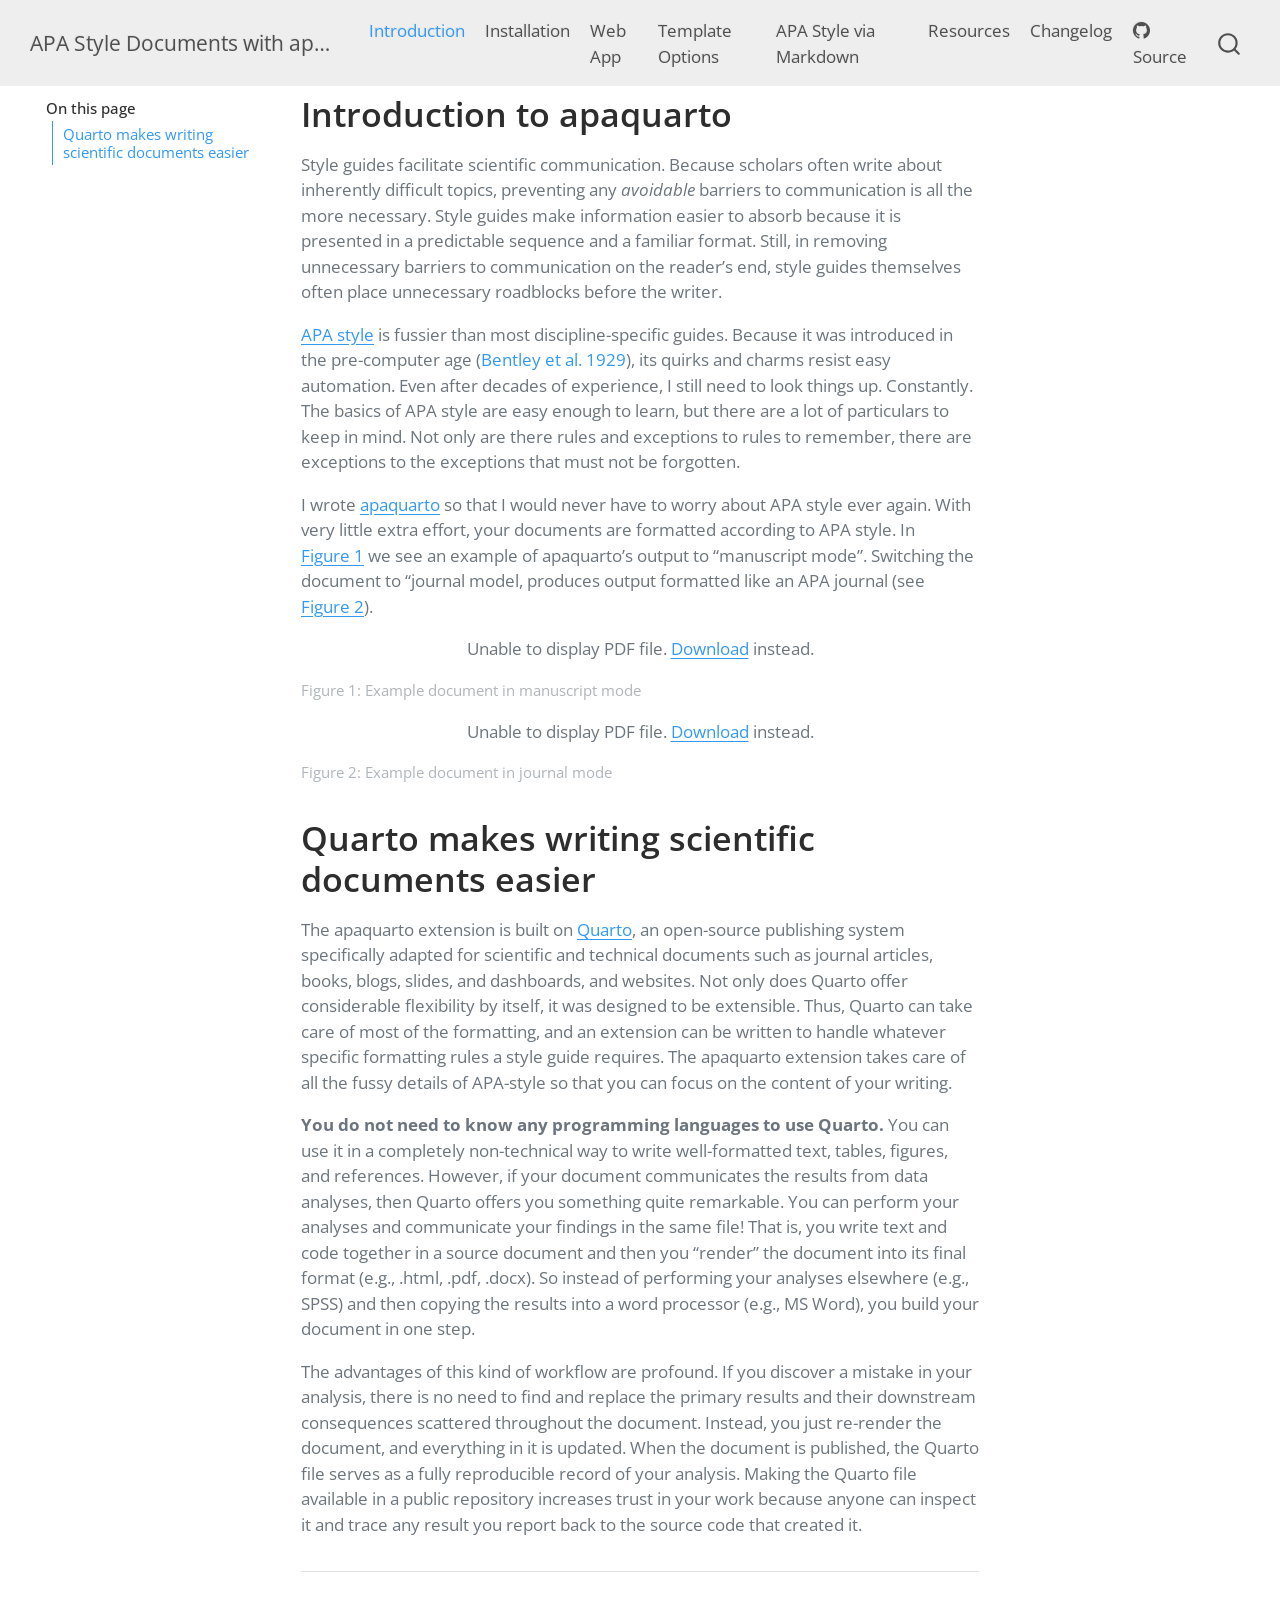
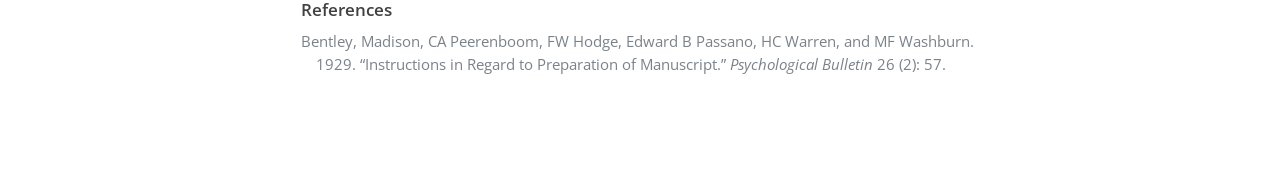
==== docs/index.html @ 4d769b39 "20260525 - update to 5.0.17" ====
<!DOCTYPE html>
<html xmlns="http://www.w3.org/1999/xhtml" lang="en" xml:lang="en"><head>

<meta charset="utf-8">
<meta name="generator" content="quarto-1.9.36">

<meta name="viewport" content="width=device-width, initial-scale=1.0, user-scalable=yes">


<title>Introduction to apaquarto – APA Style Documents with apaquarto</title>
<style>
/* Default styles provided by pandoc.
** See https://pandoc.org/MANUAL.html#variables-for-html for config info.
*/
code{white-space: pre-wrap;}
span.smallcaps{font-variant: small-caps;}
div.columns{display: flex; gap: min(4vw, 1.5em);}
div.column{flex: auto; overflow-x: auto;}
div.hanging-indent{margin-left: 1.5em; text-indent: -1.5em;}
ul.task-list{list-style: none;}
ul.task-list li input[type="checkbox"] {
  width: 0.8em;
  margin: 0 0.8em 0.2em -1em; /* quarto-specific, see https://github.com/quarto-dev/quarto-cli/issues/4556 */ 
  vertical-align: middle;
}
/* CSS for citations */
div.csl-bib-body { }
div.csl-entry {
  clear: both;
}
.hanging-indent div.csl-entry {
  margin-left:2em;
  text-indent:-2em;
}
div.csl-left-margin {
  min-width:2em;
  float:left;
}
div.csl-right-inline {
  margin-left:2em;
  padding-left:1em;
}
div.csl-indent {
  margin-left: 2em;
}</style>


<script src="site_libs/quarto-nav/quarto-nav.js"></script>
<script src="site_libs/quarto-nav/headroom.min.js"></script>
<script src="site_libs/clipboard/clipboard.min.js"></script>
<script src="site_libs/quarto-search/autocomplete.umd.js"></script>
<script src="site_libs/quarto-search/fuse.min.js"></script>
<script src="site_libs/quarto-search/quarto-search.js"></script>
<meta name="quarto:offset" content="./">
<script src="site_libs/quarto-html/quarto.js" type="module"></script>
<script src="site_libs/quarto-html/tabsets/tabsets.js" type="module"></script>
<script src="site_libs/quarto-html/popper.min.js"></script>
<script src="site_libs/quarto-html/tippy.umd.min.js"></script>
<script src="site_libs/quarto-html/anchor.min.js"></script>
<link href="site_libs/quarto-html/tippy.css" rel="stylesheet">
<link href="site_libs/quarto-html/quarto-syntax-highlighting-845c23b38eaddc0f92fda52bfe77a8c8.css" rel="stylesheet" id="quarto-text-highlighting-styles">
<script src="site_libs/bootstrap/bootstrap.min.js"></script>
<link href="site_libs/bootstrap/bootstrap-icons.css" rel="stylesheet">
<link href="site_libs/bootstrap/bootstrap-38ba35db5379291e606daab6e431ed59.min.css" rel="stylesheet" append-hash="true" id="quarto-bootstrap" data-mode="light">
<script id="quarto-search-options" type="application/json">{
  "location": "navbar",
  "copy-button": false,
  "collapse-after": 3,
  "panel-placement": "end",
  "type": "overlay",
  "limit": 50,
  "keyboard-shortcut": [
    "f",
    "/",
    "s"
  ],
  "show-item-context": false,
  "language": {
    "search-no-results-text": "No results",
    "search-matching-documents-text": "matching documents",
    "search-copy-link-title": "Copy link to search",
    "search-hide-matches-text": "Hide additional matches",
    "search-more-match-text": "more match in this document",
    "search-more-matches-text": "more matches in this document",
    "search-clear-button-title": "Clear",
    "search-text-placeholder": "",
    "search-detached-cancel-button-title": "Cancel",
    "search-submit-button-title": "Submit",
    "search-label": "Search"
  }
}</script>


</head>

<body class="floating nav-fixed quarto-light">

<div id="quarto-search-results"></div>
  <header id="quarto-header" class="headroom fixed-top">
    <nav class="navbar navbar-expand-lg " data-bs-theme="dark">
      <div class="navbar-container container-fluid">
      <div class="navbar-brand-container mx-auto">
    <a class="navbar-brand" href="./index.html">
    <span class="navbar-title">APA Style Documents with apaquarto</span>
    </a>
  </div>
            <div id="quarto-search" class="" title="Search"></div>
          <button class="navbar-toggler" type="button" data-bs-toggle="collapse" data-bs-target="#navbarCollapse" aria-controls="navbarCollapse" role="menu" aria-expanded="false" aria-label="Toggle navigation" onclick="if (window.quartoToggleHeadroom) { window.quartoToggleHeadroom(); }">
  <span class="navbar-toggler-icon"></span>
</button>
          <div class="collapse navbar-collapse" id="navbarCollapse">
            <ul class="navbar-nav navbar-nav-scroll me-auto">
  <li class="nav-item">
    <a class="nav-link active" href="./index.html" aria-current="page"> 
<span class="menu-text">Introduction</span></a>
  </li>  
  <li class="nav-item">
    <a class="nav-link" href="./installation.html"> 
<span class="menu-text">Installation</span></a>
  </li>  
  <li class="nav-item">
    <a class="nav-link" href="./apashiny.html"> 
<span class="menu-text">Web App</span></a>
  </li>  
  <li class="nav-item">
    <a class="nav-link" href="./options.html"> 
<span class="menu-text">Template Options</span></a>
  </li>  
  <li class="nav-item">
    <a class="nav-link" href="./writing.html"> 
<span class="menu-text">APA Style via Markdown</span></a>
  </li>  
  <li class="nav-item">
    <a class="nav-link" href="./resources.html"> 
<span class="menu-text">Resources</span></a>
  </li>  
  <li class="nav-item">
    <a class="nav-link" href="./changelog.html"> 
<span class="menu-text">Changelog</span></a>
  </li>  
</ul>
            <ul class="navbar-nav navbar-nav-scroll ms-auto">
  <li class="nav-item">
    <a class="nav-link" href="https://github.com/wjschne/apaquarto"> <i class="bi bi-github" role="img">
</i> 
<span class="menu-text">Source</span></a>
  </li>  
</ul>
          </div> <!-- /navcollapse -->
            <div class="quarto-navbar-tools">
</div>
      </div> <!-- /container-fluid -->
    </nav>
</header>
<!-- content -->
<div id="quarto-content" class="quarto-container page-columns page-rows-contents page-layout-article page-navbar">
<!-- sidebar -->
  <nav id="quarto-sidebar" class="sidebar collapse collapse-horizontal quarto-sidebar-collapse-item sidebar-navigation floating overflow-auto">
    <nav id="TOC" role="doc-toc" class="toc-active">
    <h2 id="toc-title">On this page</h2>
   
  <ul>
  <li><a href="#quarto-makes-writing-scientific-documents-easier" id="toc-quarto-makes-writing-scientific-documents-easier" class="nav-link active" data-scroll-target="#quarto-makes-writing-scientific-documents-easier">Quarto makes writing scientific documents easier</a></li>
  </ul>
</nav>
</nav>
<div id="quarto-sidebar-glass" class="quarto-sidebar-collapse-item" data-bs-toggle="collapse" data-bs-target=".quarto-sidebar-collapse-item"></div>
<!-- margin-sidebar -->
    <div id="quarto-margin-sidebar" class="sidebar margin-sidebar zindex-bottom">
    </div>
<!-- main -->
<main class="content" id="quarto-document-content">

<header id="title-block-header" class="quarto-title-block default">
<div class="quarto-title">
<h1 class="title">Introduction to apaquarto</h1>
</div>



<div class="quarto-title-meta">

    
  
    
  </div>
  


</header>


<p>Style guides facilitate scientific communication. Because scholars often write about inherently difficult topics, preventing any <em>avoidable</em> barriers to communication is all the more necessary. Style guides make information easier to absorb because it is presented in a predictable sequence and a familiar format. Still, in removing unnecessary barriers to communication on the reader’s end, style guides themselves often place unnecessary roadblocks before the writer.</p>
<p><a href="https://apastyle.apa.org/">APA style</a> is fussier than most discipline-specific guides. Because it was introduced in the pre-computer age <span class="citation" data-cites="bentley1929instructions">(<a href="#ref-bentley1929instructions" role="doc-biblioref">Bentley et al. 1929</a>)</span>, its quirks and charms resist easy automation. Even after decades of experience, I still need to look things up. Constantly. The basics of APA style are easy enough to learn, but there are a lot of particulars to keep in mind. Not only are there rules and exceptions to rules to remember, there are exceptions to the exceptions that must not be forgotten.</p>
<p>I wrote <a href="https://github.com/wjschne/apaquarto">apaquarto</a> so that I would never have to worry about APA style ever again. With very little extra effort, your documents are formatted according to APA style. In <a href="#fig-manuscript" class="quarto-xref">Figure&nbsp;1</a> we see an example of apaquarto’s output to “manuscript mode”. Switching the document to “journal model, produces output formatted like an APA journal (see <a href="#fig-journal" class="quarto-xref">Figure&nbsp;2</a>).</p>
<div id="fig-manuscript" class="quarto-float quarto-figure quarto-figure-center anchored">
<figure class="quarto-float quarto-float-fig figure">
<div aria-describedby="fig-manuscript-caption-0ceaefa1-69ba-4598-a22c-09a6ac19f8ca">
<object data="example_manuscript.pdf" type="application/pdf" width="100%" height="800" '=""><p>Unable to display PDF file. <a href="example_manuscript.pdf">Download</a> instead.</p></object>
</div>
<figcaption class="quarto-float-caption-bottom quarto-float-caption quarto-float-fig" id="fig-manuscript-caption-0ceaefa1-69ba-4598-a22c-09a6ac19f8ca">
Figure&nbsp;1: Example document in manuscript mode
</figcaption>
</figure>
</div>
<div id="fig-journal" class="quarto-float quarto-figure quarto-figure-center anchored">
<figure class="quarto-float quarto-float-fig figure">
<div aria-describedby="fig-journal-caption-0ceaefa1-69ba-4598-a22c-09a6ac19f8ca">
<object data="example_journal.pdf" type="application/pdf" width="100%" height="800" '=""><p>Unable to display PDF file. <a href="example_journal.pdf">Download</a> instead.</p></object>
</div>
<figcaption class="quarto-float-caption-bottom quarto-float-caption quarto-float-fig" id="fig-journal-caption-0ceaefa1-69ba-4598-a22c-09a6ac19f8ca">
Figure&nbsp;2: Example document in journal mode
</figcaption>
</figure>
</div>
<section id="quarto-makes-writing-scientific-documents-easier" class="level1">
<h1>Quarto makes writing scientific documents easier</h1>
<p>The apaquarto extension is built on <a href="https://quarto.org/">Quarto</a>, an open-source publishing system specifically adapted for scientific and technical documents such as journal articles, books, blogs, slides, and dashboards, and websites. Not only does Quarto offer considerable flexibility by itself, it was designed to be extensible. Thus, Quarto can take care of most of the formatting, and an extension can be written to handle whatever specific formatting rules a style guide requires. The apaquarto extension takes care of all the fussy details of APA-style so that you can focus on the content of your writing.</p>
<p><strong>You do not need to know any programming languages to use Quarto.</strong> You can use it in a completely non-technical way to write well-formatted text, tables, figures, and references. However, if your document communicates the results from data analyses, then Quarto offers you something quite remarkable. You can perform your analyses and communicate your findings in the same file! That is, you write text and code together in a source document and then you “render” the document into its final format (e.g., .html, .pdf, .docx). So instead of performing your analyses elsewhere (e.g., SPSS) and then copying the results into a word processor (e.g., MS Word), you build your document in one step.</p>
<p>The advantages of this kind of workflow are profound. If you discover a mistake in your analysis, there is no need to find and replace the primary results and their downstream consequences scattered throughout the document. Instead, you just re-render the document, and everything in it is updated. When the document is published, the Quarto file serves as a fully reproducible record of your analysis. Making the Quarto file available in a public repository increases trust in your work because anyone can inspect it and trace any result you report back to the source code that created it.</p>



</section>

<div id="quarto-appendix" class="default"><section class="quarto-appendix-contents" role="doc-bibliography" id="quarto-bibliography"><h2 class="anchored quarto-appendix-heading">References</h2><div id="refs" class="references csl-bib-body hanging-indent" role="list">
<div id="ref-bentley1929instructions" class="csl-entry" role="listitem">
Bentley, Madison, CA Peerenboom, FW Hodge, Edward B Passano, HC Warren, and MF Washburn. 1929. <span>“Instructions in Regard to Preparation of Manuscript.”</span> <em>Psychological Bulletin</em> 26 (2): 57.
</div>
</div></section></div></main> <!-- /main -->
<script id="quarto-html-after-body" type="application/javascript">
  window.document.addEventListener("DOMContentLoaded", function (event) {
    const icon = "";
    const anchorJS = new window.AnchorJS();
    anchorJS.options = {
      placement: 'right',
      icon: icon
    };
    anchorJS.add('.anchored');
    const isCodeAnnotation = (el) => {
      for (const clz of el.classList) {
        if (clz.startsWith('code-annotation-')) {                     
          return true;
        }
      }
      return false;
    }
    const onCopySuccess = function(e) {
      // button target
      const button = e.trigger;
      // don't keep focus
      button.blur();
      // flash "checked"
      button.classList.add('code-copy-button-checked');
      var currentTitle = button.getAttribute("title");
      button.setAttribute("title", "Copied!");
      let tooltip;
      if (window.bootstrap) {
        button.setAttribute("data-bs-toggle", "tooltip");
        button.setAttribute("data-bs-placement", "left");
        button.setAttribute("data-bs-title", "Copied!");
        tooltip = new bootstrap.Tooltip(button, 
          { trigger: "manual", 
            customClass: "code-copy-button-tooltip",
            offset: [0, -8]});
        tooltip.show();    
      }
      setTimeout(function() {
        if (tooltip) {
          tooltip.hide();
          button.removeAttribute("data-bs-title");
          button.removeAttribute("data-bs-toggle");
          button.removeAttribute("data-bs-placement");
        }
        button.setAttribute("title", currentTitle);
        button.classList.remove('code-copy-button-checked');
      }, 1000);
      // clear code selection
      e.clearSelection();
    }
    const getTextToCopy = function(trigger) {
      const outerScaffold = trigger.parentElement.cloneNode(true);
      const codeEl = outerScaffold.querySelector('code');
      for (const childEl of codeEl.children) {
        if (isCodeAnnotation(childEl)) {
          childEl.remove();
        }
      }
      return codeEl.innerText;
    }
    const clipboard = new window.ClipboardJS('.code-copy-button:not([data-in-quarto-modal])', {
      text: getTextToCopy
    });
    clipboard.on('success', onCopySuccess);
    if (window.document.getElementById('quarto-embedded-source-code-modal')) {
      const clipboardModal = new window.ClipboardJS('.code-copy-button[data-in-quarto-modal]', {
        text: getTextToCopy,
        container: window.document.getElementById('quarto-embedded-source-code-modal')
      });
      clipboardModal.on('success', onCopySuccess);
    }
      var localhostRegex = new RegExp(/^(?:http|https):\/\/localhost\:?[0-9]*\//);
      var mailtoRegex = new RegExp(/^mailto:/);
        var filterRegex = new RegExp('/' + window.location.host + '/');
      var isInternal = (href) => {
          return filterRegex.test(href) || localhostRegex.test(href) || mailtoRegex.test(href);
      }
      // Inspect non-navigation links and adorn them if external
     var links = window.document.querySelectorAll('a[href]:not(.nav-link):not(.navbar-brand):not(.toc-action):not(.sidebar-link):not(.sidebar-item-toggle):not(.pagination-link):not(.no-external):not([aria-hidden]):not(.dropdown-item):not(.quarto-navigation-tool):not(.about-link)');
      for (var i=0; i<links.length; i++) {
        const link = links[i];
        if (!isInternal(link.href)) {
          // undo the damage that might have been done by quarto-nav.js in the case of
          // links that we want to consider external
          if (link.dataset.originalHref !== undefined) {
            link.href = link.dataset.originalHref;
          }
        }
      }
    function tippyHover(el, contentFn, onTriggerFn, onUntriggerFn) {
      const config = {
        allowHTML: true,
        maxWidth: 500,
        delay: 100,
        arrow: false,
        appendTo: function(el) {
            return el.parentElement;
        },
        interactive: true,
        interactiveBorder: 10,
        theme: 'quarto',
        placement: 'bottom-start',
      };
      if (contentFn) {
        config.content = contentFn;
      }
      if (onTriggerFn) {
        config.onTrigger = onTriggerFn;
      }
      if (onUntriggerFn) {
        config.onUntrigger = onUntriggerFn;
      }
      window.tippy(el, config); 
    }
    const noterefs = window.document.querySelectorAll('a[role="doc-noteref"]');
    for (var i=0; i<noterefs.length; i++) {
      const ref = noterefs[i];
      tippyHover(ref, function() {
        // use id or data attribute instead here
        let href = ref.getAttribute('data-footnote-href') || ref.getAttribute('href');
        try { href = new URL(href).hash; } catch {}
        const id = href.replace(/^#\/?/, "");
        const note = window.document.getElementById(id);
        if (note) {
          return note.innerHTML;
        } else {
          return "";
        }
      });
    }
    const xrefs = window.document.querySelectorAll('a.quarto-xref');
    const processXRef = (id, note) => {
      // Strip column container classes
      const stripColumnClz = (el) => {
        el.classList.remove("page-full", "page-columns");
        if (el.children) {
          for (const child of el.children) {
            stripColumnClz(child);
          }
        }
      }
      stripColumnClz(note)
      if (id === null || id.startsWith('sec-')) {
        // Special case sections, only their first couple elements
        const container = document.createElement("div");
        if (note.children && note.children.length > 2) {
          container.appendChild(note.children[0].cloneNode(true));
          for (let i = 1; i < note.children.length; i++) {
            const child = note.children[i];
            if (child.tagName === "P" && child.innerText === "") {
              continue;
            } else {
              container.appendChild(child.cloneNode(true));
              break;
            }
          }
          if (window.Quarto?.typesetMath) {
            window.Quarto.typesetMath(container);
          }
          return container.innerHTML
        } else {
          if (window.Quarto?.typesetMath) {
            window.Quarto.typesetMath(note);
          }
          return note.innerHTML;
        }
      } else {
        // Remove any anchor links if they are present
        const anchorLink = note.querySelector('a.anchorjs-link');
        if (anchorLink) {
          anchorLink.remove();
        }
        if (window.Quarto?.typesetMath) {
          window.Quarto.typesetMath(note);
        }
        if (note.classList.contains("callout")) {
          return note.outerHTML;
        } else {
          return note.innerHTML;
        }
      }
    }
    for (var i=0; i<xrefs.length; i++) {
      const xref = xrefs[i];
      tippyHover(xref, undefined, function(instance) {
        instance.disable();
        let url = xref.getAttribute('href');
        let hash = undefined; 
        if (url.startsWith('#')) {
          hash = url;
        } else {
          try { hash = new URL(url).hash; } catch {}
        }
        if (hash) {
          const id = hash.replace(/^#\/?/, "");
          const note = window.document.getElementById(id);
          if (note !== null) {
            try {
              const html = processXRef(id, note.cloneNode(true));
              instance.setContent(html);
            } finally {
              instance.enable();
              instance.show();
            }
          } else {
            // See if we can fetch this
            fetch(url.split('#')[0])
            .then(res => res.text())
            .then(html => {
              const parser = new DOMParser();
              const htmlDoc = parser.parseFromString(html, "text/html");
              const note = htmlDoc.getElementById(id);
              if (note !== null) {
                const html = processXRef(id, note);
                instance.setContent(html);
              } 
            }).finally(() => {
              instance.enable();
              instance.show();
            });
          }
        } else {
          // See if we can fetch a full url (with no hash to target)
          // This is a special case and we should probably do some content thinning / targeting
          fetch(url)
          .then(res => res.text())
          .then(html => {
            const parser = new DOMParser();
            const htmlDoc = parser.parseFromString(html, "text/html");
            const note = htmlDoc.querySelector('main.content');
            if (note !== null) {
              // This should only happen for chapter cross references
              // (since there is no id in the URL)
              // remove the first header
              if (note.children.length > 0 && note.children[0].tagName === "HEADER") {
                note.children[0].remove();
              }
              const html = processXRef(null, note);
              instance.setContent(html);
            } 
          }).finally(() => {
            instance.enable();
            instance.show();
          });
        }
      }, function(instance) {
      });
    }
        let selectedAnnoteEl;
        const selectorForAnnotation = ( cell, annotation) => {
          let cellAttr = 'data-code-cell="' + cell + '"';
          let lineAttr = 'data-code-annotation="' +  annotation + '"';
          const selector = 'span[' + cellAttr + '][' + lineAttr + ']';
          return selector;
        }
        const selectCodeLines = (annoteEl) => {
          const doc = window.document;
          const targetCell = annoteEl.getAttribute("data-target-cell");
          const targetAnnotation = annoteEl.getAttribute("data-target-annotation");
          const annoteSpan = window.document.querySelector(selectorForAnnotation(targetCell, targetAnnotation));
          const lines = annoteSpan.getAttribute("data-code-lines").split(",");
          const lineIds = lines.map((line) => {
            return targetCell + "-" + line;
          })
          let top = null;
          let height = null;
          let parent = null;
          if (lineIds.length > 0) {
              //compute the position of the single el (top and bottom and make a div)
              const el = window.document.getElementById(lineIds[0]);
              top = el.offsetTop;
              height = el.offsetHeight;
              parent = el.parentElement.parentElement;
            if (lineIds.length > 1) {
              const lastEl = window.document.getElementById(lineIds[lineIds.length - 1]);
              const bottom = lastEl.offsetTop + lastEl.offsetHeight;
              height = bottom - top;
            }
            if (top !== null && height !== null && parent !== null) {
              // cook up a div (if necessary) and position it 
              let div = window.document.getElementById("code-annotation-line-highlight");
              if (div === null) {
                div = window.document.createElement("div");
                div.setAttribute("id", "code-annotation-line-highlight");
                div.style.position = 'absolute';
                parent.appendChild(div);
              }
              div.style.top = top - 2 + "px";
              div.style.height = height + 4 + "px";
              div.style.left = 0;
              let gutterDiv = window.document.getElementById("code-annotation-line-highlight-gutter");
              if (gutterDiv === null) {
                gutterDiv = window.document.createElement("div");
                gutterDiv.setAttribute("id", "code-annotation-line-highlight-gutter");
                gutterDiv.style.position = 'absolute';
                const codeCell = window.document.getElementById(targetCell);
                const gutter = codeCell.querySelector('.code-annotation-gutter');
                gutter.appendChild(gutterDiv);
              }
              gutterDiv.style.top = top - 2 + "px";
              gutterDiv.style.height = height + 4 + "px";
            }
            selectedAnnoteEl = annoteEl;
          }
        };
        const unselectCodeLines = () => {
          const elementsIds = ["code-annotation-line-highlight", "code-annotation-line-highlight-gutter"];
          elementsIds.forEach((elId) => {
            const div = window.document.getElementById(elId);
            if (div) {
              div.remove();
            }
          });
          selectedAnnoteEl = undefined;
        };
          // Handle positioning of the toggle
      window.addEventListener(
        "resize",
        throttle(() => {
          elRect = undefined;
          if (selectedAnnoteEl) {
            selectCodeLines(selectedAnnoteEl);
          }
        }, 10)
      );
      function throttle(fn, ms) {
      let throttle = false;
      let timer;
        return (...args) => {
          if(!throttle) { // first call gets through
              fn.apply(this, args);
              throttle = true;
          } else { // all the others get throttled
              if(timer) clearTimeout(timer); // cancel #2
              timer = setTimeout(() => {
                fn.apply(this, args);
                timer = throttle = false;
              }, ms);
          }
        };
      }
        // Attach click handler to the DT
        const annoteDls = window.document.querySelectorAll('dt[data-target-cell]');
        for (const annoteDlNode of annoteDls) {
          annoteDlNode.addEventListener('click', (event) => {
            const clickedEl = event.target;
            if (clickedEl !== selectedAnnoteEl) {
              unselectCodeLines();
              const activeEl = window.document.querySelector('dt[data-target-cell].code-annotation-active');
              if (activeEl) {
                activeEl.classList.remove('code-annotation-active');
              }
              selectCodeLines(clickedEl);
              clickedEl.classList.add('code-annotation-active');
            } else {
              // Unselect the line
              unselectCodeLines();
              clickedEl.classList.remove('code-annotation-active');
            }
          });
        }
    const findCites = (el) => {
      const parentEl = el.parentElement;
      if (parentEl) {
        const cites = parentEl.dataset.cites;
        if (cites) {
          return {
            el,
            cites: cites.split(' ')
          };
        } else {
          return findCites(el.parentElement)
        }
      } else {
        return undefined;
      }
    };
    var bibliorefs = window.document.querySelectorAll('a[role="doc-biblioref"]');
    for (var i=0; i<bibliorefs.length; i++) {
      const ref = bibliorefs[i];
      const citeInfo = findCites(ref);
      if (citeInfo) {
        tippyHover(citeInfo.el, function() {
          var popup = window.document.createElement('div');
          citeInfo.cites.forEach(function(cite) {
            var citeDiv = window.document.createElement('div');
            citeDiv.classList.add('hanging-indent');
            citeDiv.classList.add('csl-entry');
            var biblioDiv = window.document.getElementById('ref-' + cite);
            if (biblioDiv) {
              citeDiv.innerHTML = biblioDiv.innerHTML;
            }
            popup.appendChild(citeDiv);
          });
          return popup.innerHTML;
        });
      }
    }
  });
  </script>
</div> <!-- /content -->




</body></html>
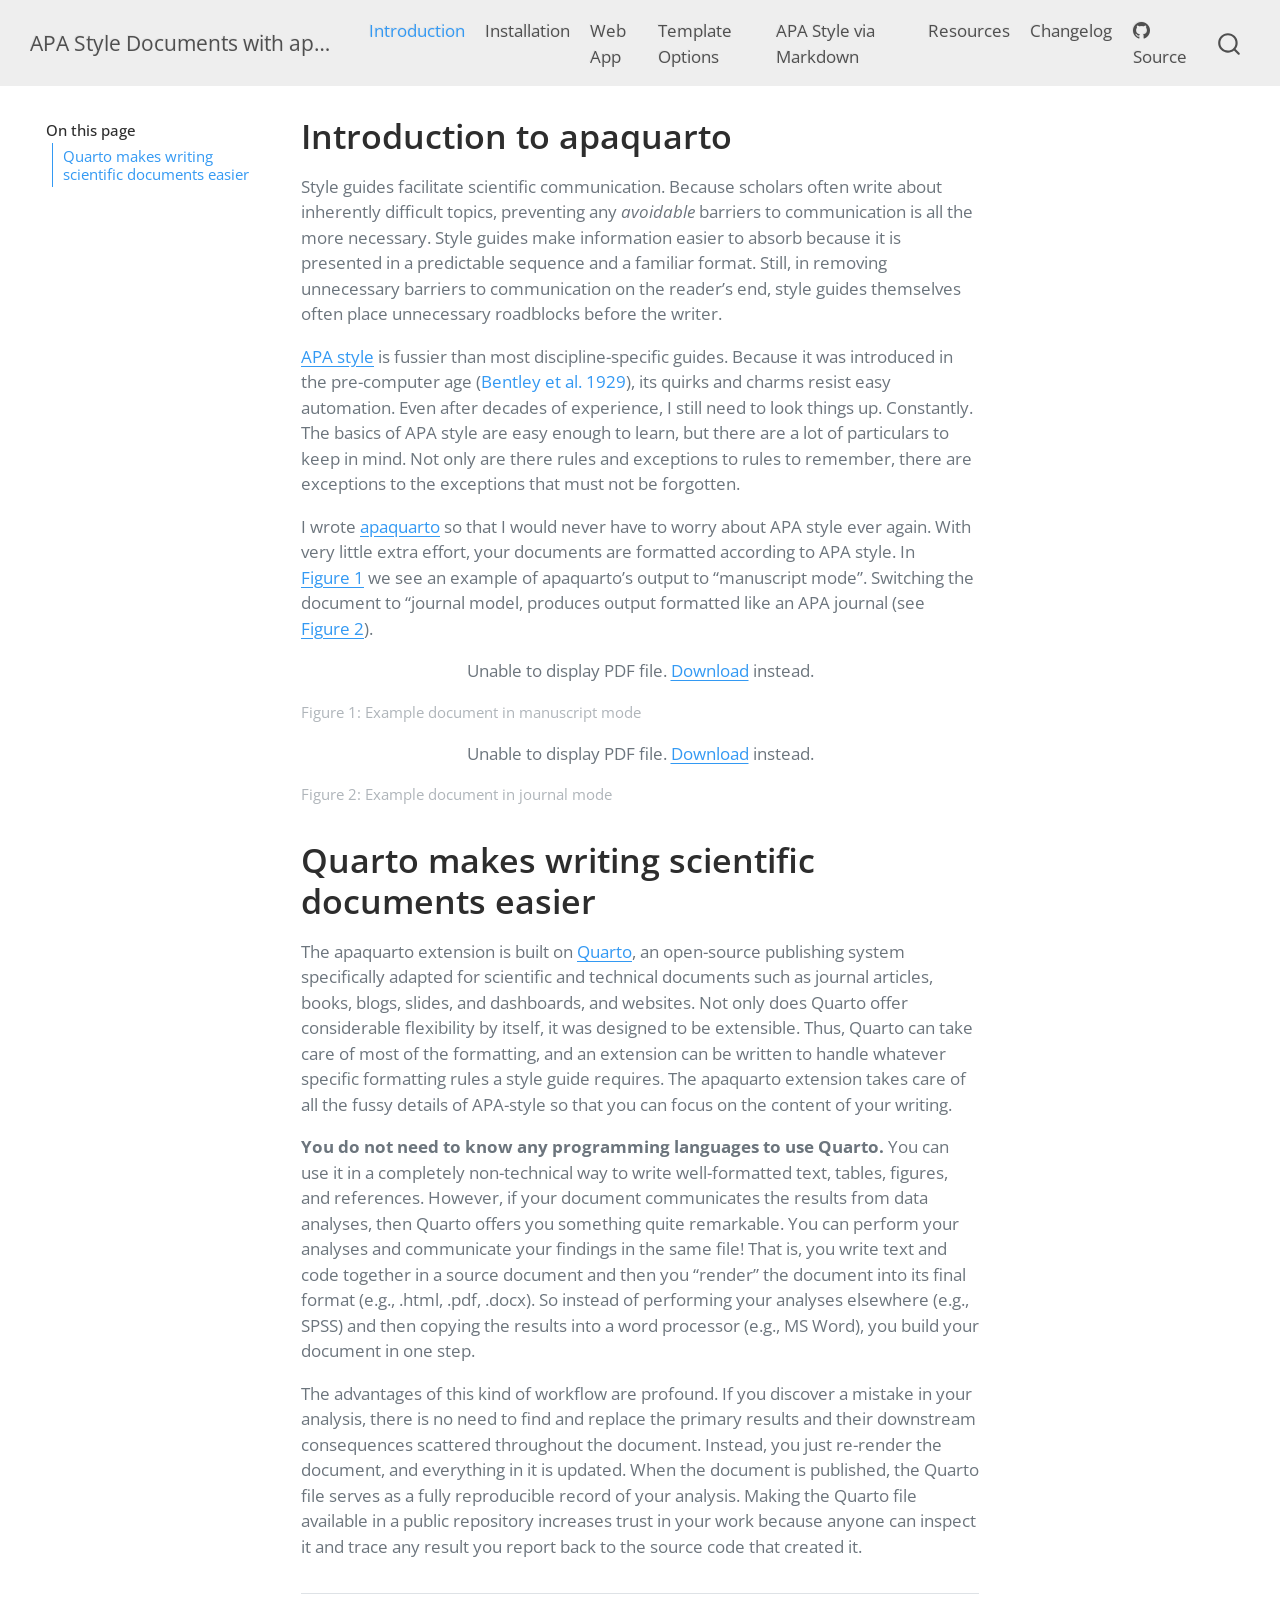
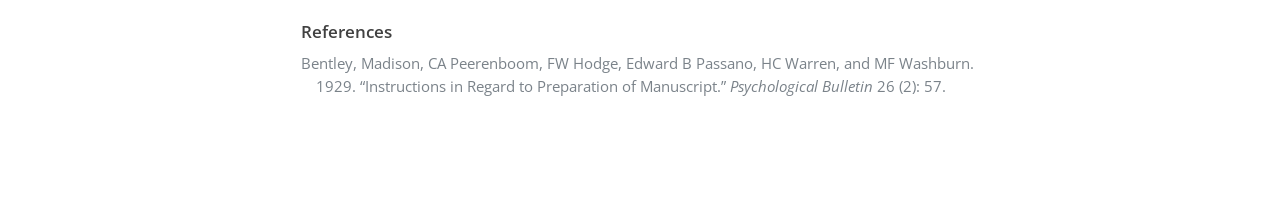
==== commit 9d5d8506: "Merge remote-tracking branch 'upstream/main'" ====
--- a/docs/index.html
+++ b/docs/index.html
@@ -2,7 +2,7 @@
 <html xmlns="http://www.w3.org/1999/xhtml" lang="en" xml:lang="en"><head>
 
 <meta charset="utf-8">
-<meta name="generator" content="quarto-1.9.36">
+<meta name="generator" content="quarto-1.10.18">
 
 <meta name="viewport" content="width=device-width, initial-scale=1.0, user-scalable=yes">
 
@@ -12,10 +12,13 @@
 /* Default styles provided by pandoc.
 ** See https://pandoc.org/MANUAL.html#variables-for-html for config info.
 */
-code{white-space: pre-wrap;}
 span.smallcaps{font-variant: small-caps;}
-div.columns{display: flex; gap: min(4vw, 1.5em);}
-div.column{flex: auto; overflow-x: auto;}
+div.columns{display: flex; gap: 1.5em;}
+div.column{flex: auto;}
+@media screen {
+div.columns{gap: min(4vw, 1.5em);}
+div.column{overflow-x: auto;}
+}
 div.hanging-indent{margin-left: 1.5em; text-indent: -1.5em;}
 ul.task-list{list-style: none;}
 ul.task-list li input[type="checkbox"] {
@@ -58,10 +61,10 @@
 <script src="site_libs/quarto-html/tippy.umd.min.js"></script>
 <script src="site_libs/quarto-html/anchor.min.js"></script>
 <link href="site_libs/quarto-html/tippy.css" rel="stylesheet">
-<link href="site_libs/quarto-html/quarto-syntax-highlighting-845c23b38eaddc0f92fda52bfe77a8c8.css" rel="stylesheet" id="quarto-text-highlighting-styles">
+<link href="site_libs/quarto-html/quarto-syntax-highlighting-64a204ab8560d761af7679ceaba22944.css" rel="stylesheet" id="quarto-text-highlighting-styles">
 <script src="site_libs/bootstrap/bootstrap.min.js"></script>
 <link href="site_libs/bootstrap/bootstrap-icons.css" rel="stylesheet">
-<link href="site_libs/bootstrap/bootstrap-38ba35db5379291e606daab6e431ed59.min.css" rel="stylesheet" append-hash="true" id="quarto-bootstrap" data-mode="light">
+<link href="site_libs/bootstrap/bootstrap-d3bfbaa8847148f808aec794168397b1.min.css" rel="stylesheet" append-hash="true" id="quarto-bootstrap" data-mode="light">
 <script id="quarto-search-options" type="application/json">{
   "location": "navbar",
   "copy-button": false,
--- a/docs/site_libs/quarto-html/quarto-syntax-highlighting-64a204ab8560d761af7679ceaba22944.css
+++ b/docs/site_libs/quarto-html/quarto-syntax-highlighting-64a204ab8560d761af7679ceaba22944.css
@@ -0,0 +1,236 @@
+/* quarto syntax highlight colors */
+:root {
+  --quarto-hl-ot-color: #003B4F;
+  --quarto-hl-at-color: #657422;
+  --quarto-hl-ss-color: #20794D;
+  --quarto-hl-an-color: #5E5E5E;
+  --quarto-hl-fu-color: #4758AB;
+  --quarto-hl-st-color: #20794D;
+  --quarto-hl-cf-color: #003B4F;
+  --quarto-hl-op-color: #5E5E5E;
+  --quarto-hl-er-color: #AD0000;
+  --quarto-hl-bn-color: #AD0000;
+  --quarto-hl-al-color: #AD0000;
+  --quarto-hl-va-color: #111111;
+  --quarto-hl-bu-color: inherit;
+  --quarto-hl-ex-color: inherit;
+  --quarto-hl-pp-color: #AD0000;
+  --quarto-hl-in-color: #5E5E5E;
+  --quarto-hl-vs-color: #20794D;
+  --quarto-hl-wa-color: #5E5E5E;
+  --quarto-hl-do-color: #5E5E5E;
+  --quarto-hl-im-color: #00769E;
+  --quarto-hl-ch-color: #20794D;
+  --quarto-hl-dt-color: #AD0000;
+  --quarto-hl-fl-color: #AD0000;
+  --quarto-hl-co-color: #5E5E5E;
+  --quarto-hl-cv-color: #5E5E5E;
+  --quarto-hl-cn-color: #8f5902;
+  --quarto-hl-sc-color: #5E5E5E;
+  --quarto-hl-dv-color: #AD0000;
+  --quarto-hl-kw-color: #003B4F;
+}
+
+/* other quarto variables */
+:root {
+  --quarto-font-monospace: SFMono-Regular, Menlo, Monaco, Consolas, "Liberation Mono", "Courier New", monospace;
+}
+
+/* syntax highlight based on Pandoc's rules */
+pre > code.sourceCode > span {
+  color: #003B4F;
+}
+
+code.sourceCode > span {
+  color: #003B4F;
+}
+
+div.sourceCode,
+div.sourceCode pre.sourceCode {
+  color: #003B4F;
+}
+
+/* Normal */
+code span {
+  color: #003B4F;
+}
+
+/* Alert */
+code span.al {
+  color: #AD0000;
+  font-style: inherit;
+}
+
+/* Annotation */
+code span.an {
+  color: #5E5E5E;
+  font-style: inherit;
+}
+
+/* Attribute */
+code span.at {
+  color: #657422;
+  font-style: inherit;
+}
+
+/* BaseN */
+code span.bn {
+  color: #AD0000;
+  font-style: inherit;
+}
+
+/* BuiltIn */
+code span.bu {
+  font-style: inherit;
+}
+
+/* ControlFlow */
+code span.cf {
+  color: #003B4F;
+  font-weight: bold;
+  font-style: inherit;
+}
+
+/* Char */
+code span.ch {
+  color: #20794D;
+  font-style: inherit;
+}
+
+/* Constant */
+code span.cn {
+  color: #8f5902;
+  font-style: inherit;
+}
+
+/* Comment */
+code span.co {
+  color: #5E5E5E;
+  font-style: inherit;
+}
+
+/* CommentVar */
+code span.cv {
+  color: #5E5E5E;
+  font-style: italic;
+}
+
+/* Documentation */
+code span.do {
+  color: #5E5E5E;
+  font-style: italic;
+}
+
+/* DataType */
+code span.dt {
+  color: #AD0000;
+  font-style: inherit;
+}
+
+/* DecVal */
+code span.dv {
+  color: #AD0000;
+  font-style: inherit;
+}
+
+/* Error */
+code span.er {
+  color: #AD0000;
+  font-style: inherit;
+}
+
+/* Extension */
+code span.ex {
+  font-style: inherit;
+}
+
+/* Float */
+code span.fl {
+  color: #AD0000;
+  font-style: inherit;
+}
+
+/* Function */
+code span.fu {
+  color: #4758AB;
+  font-style: inherit;
+}
+
+/* Import */
+code span.im {
+  color: #00769E;
+  font-style: inherit;
+}
+
+/* Information */
+code span.in {
+  color: #5E5E5E;
+  font-style: inherit;
+}
+
+/* Keyword */
+code span.kw {
+  color: #003B4F;
+  font-weight: bold;
+  font-style: inherit;
+}
+
+/* Operator */
+code span.op {
+  color: #5E5E5E;
+  font-style: inherit;
+}
+
+/* Other */
+code span.ot {
+  color: #003B4F;
+  font-style: inherit;
+}
+
+/* Preprocessor */
+code span.pp {
+  color: #AD0000;
+  font-style: inherit;
+}
+
+/* SpecialChar */
+code span.sc {
+  color: #5E5E5E;
+  font-style: inherit;
+}
+
+/* SpecialString */
+code span.ss {
+  color: #20794D;
+  font-style: inherit;
+}
+
+/* String */
+code span.st {
+  color: #20794D;
+  font-style: inherit;
+}
+
+/* Variable */
+code span.va {
+  color: #111111;
+  font-style: inherit;
+}
+
+/* VerbatimString */
+code span.vs {
+  color: #20794D;
+  font-style: inherit;
+}
+
+/* Warning */
+code span.wa {
+  color: #5E5E5E;
+  font-style: italic;
+}
+
+.prevent-inlining {
+  content: "</";
+}
+
+/*# sourceMappingURL=9d8d5bb603a83b8298b89080a598c93b.css.map */
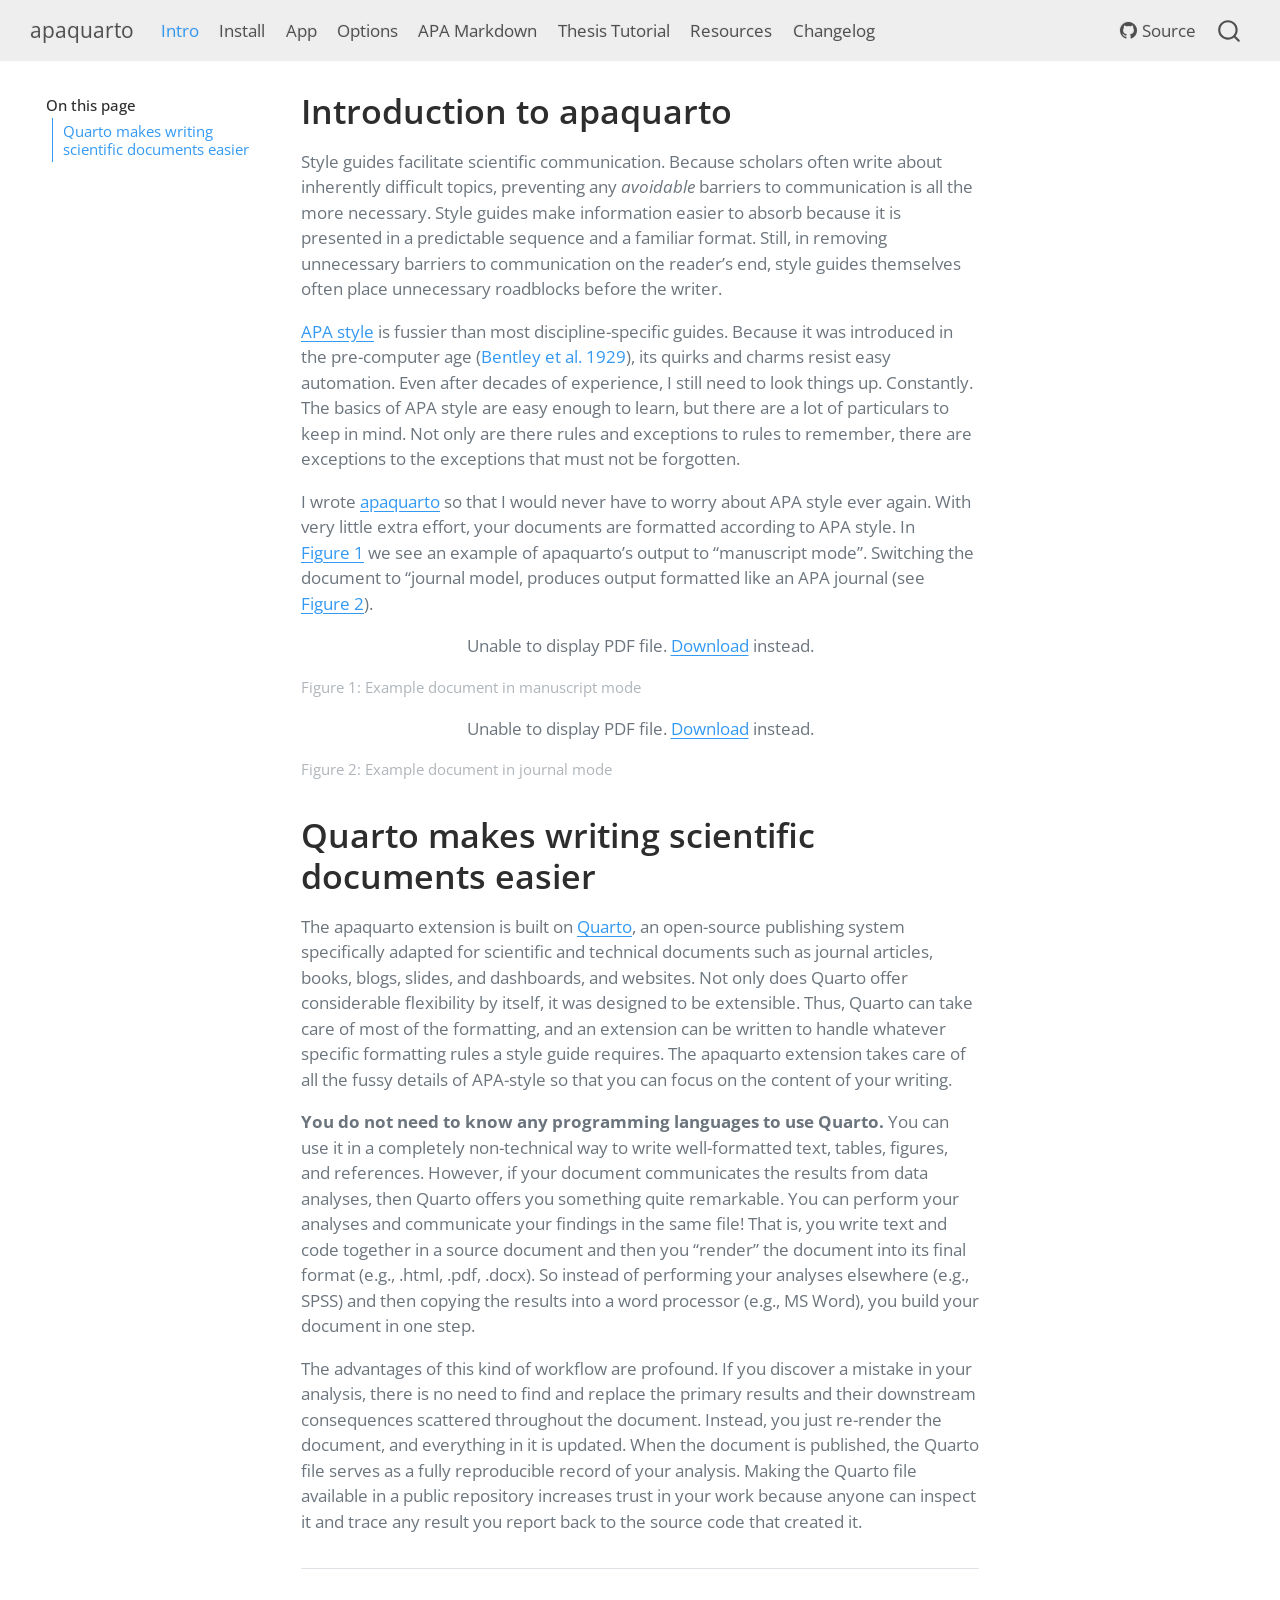
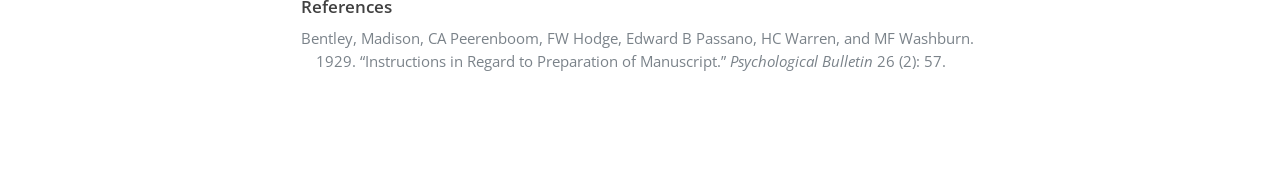
==== commit 294bfa24: "Merge remote-tracking branch 'upstream/main'" ====
--- a/docs/index.html
+++ b/docs/index.html
@@ -7,7 +7,7 @@
 <meta name="viewport" content="width=device-width, initial-scale=1.0, user-scalable=yes">
 
 
-<title>Introduction to apaquarto – APA Style Documents with apaquarto</title>
+<title>Introduction to apaquarto – apaquarto</title>
 <style>
 /* Default styles provided by pandoc.
 ** See https://pandoc.org/MANUAL.html#variables-for-html for config info.
@@ -64,7 +64,7 @@
 <link href="site_libs/quarto-html/quarto-syntax-highlighting-64a204ab8560d761af7679ceaba22944.css" rel="stylesheet" id="quarto-text-highlighting-styles">
 <script src="site_libs/bootstrap/bootstrap.min.js"></script>
 <link href="site_libs/bootstrap/bootstrap-icons.css" rel="stylesheet">
-<link href="site_libs/bootstrap/bootstrap-d3bfbaa8847148f808aec794168397b1.min.css" rel="stylesheet" append-hash="true" id="quarto-bootstrap" data-mode="light">
+<link href="site_libs/bootstrap/bootstrap-e056b69f5ccf79f809a7a6a301a9d6e8.min.css" rel="stylesheet" append-hash="true" id="quarto-bootstrap" data-mode="light">
 <script id="quarto-search-options" type="application/json">{
   "location": "navbar",
   "copy-button": false,
@@ -104,7 +104,7 @@
       <div class="navbar-container container-fluid">
       <div class="navbar-brand-container mx-auto">
     <a class="navbar-brand" href="./index.html">
-    <span class="navbar-title">APA Style Documents with apaquarto</span>
+    <span class="navbar-title">apaquarto</span>
     </a>
   </div>
             <div id="quarto-search" class="" title="Search"></div>
@@ -115,23 +115,27 @@
             <ul class="navbar-nav navbar-nav-scroll me-auto">
   <li class="nav-item">
     <a class="nav-link active" href="./index.html" aria-current="page"> 
-<span class="menu-text">Introduction</span></a>
+<span class="menu-text">Intro</span></a>
   </li>  
   <li class="nav-item">
     <a class="nav-link" href="./installation.html"> 
-<span class="menu-text">Installation</span></a>
+<span class="menu-text">Install</span></a>
   </li>  
   <li class="nav-item">
     <a class="nav-link" href="./apashiny.html"> 
-<span class="menu-text">Web App</span></a>
+<span class="menu-text">App</span></a>
   </li>  
   <li class="nav-item">
     <a class="nav-link" href="./options.html"> 
-<span class="menu-text">Template Options</span></a>
+<span class="menu-text">Options</span></a>
   </li>  
   <li class="nav-item">
     <a class="nav-link" href="./writing.html"> 
-<span class="menu-text">APA Style via Markdown</span></a>
+<span class="menu-text">APA Markdown</span></a>
+  </li>  
+  <li class="nav-item">
+    <a class="nav-link" href="./thesis-tutorial.html"> 
+<span class="menu-text">Thesis Tutorial</span></a>
   </li>  
   <li class="nav-item">
     <a class="nav-link" href="./resources.html"> 
@@ -636,4 +640,4 @@
 
 
 
-</body></html>
+</body></html>
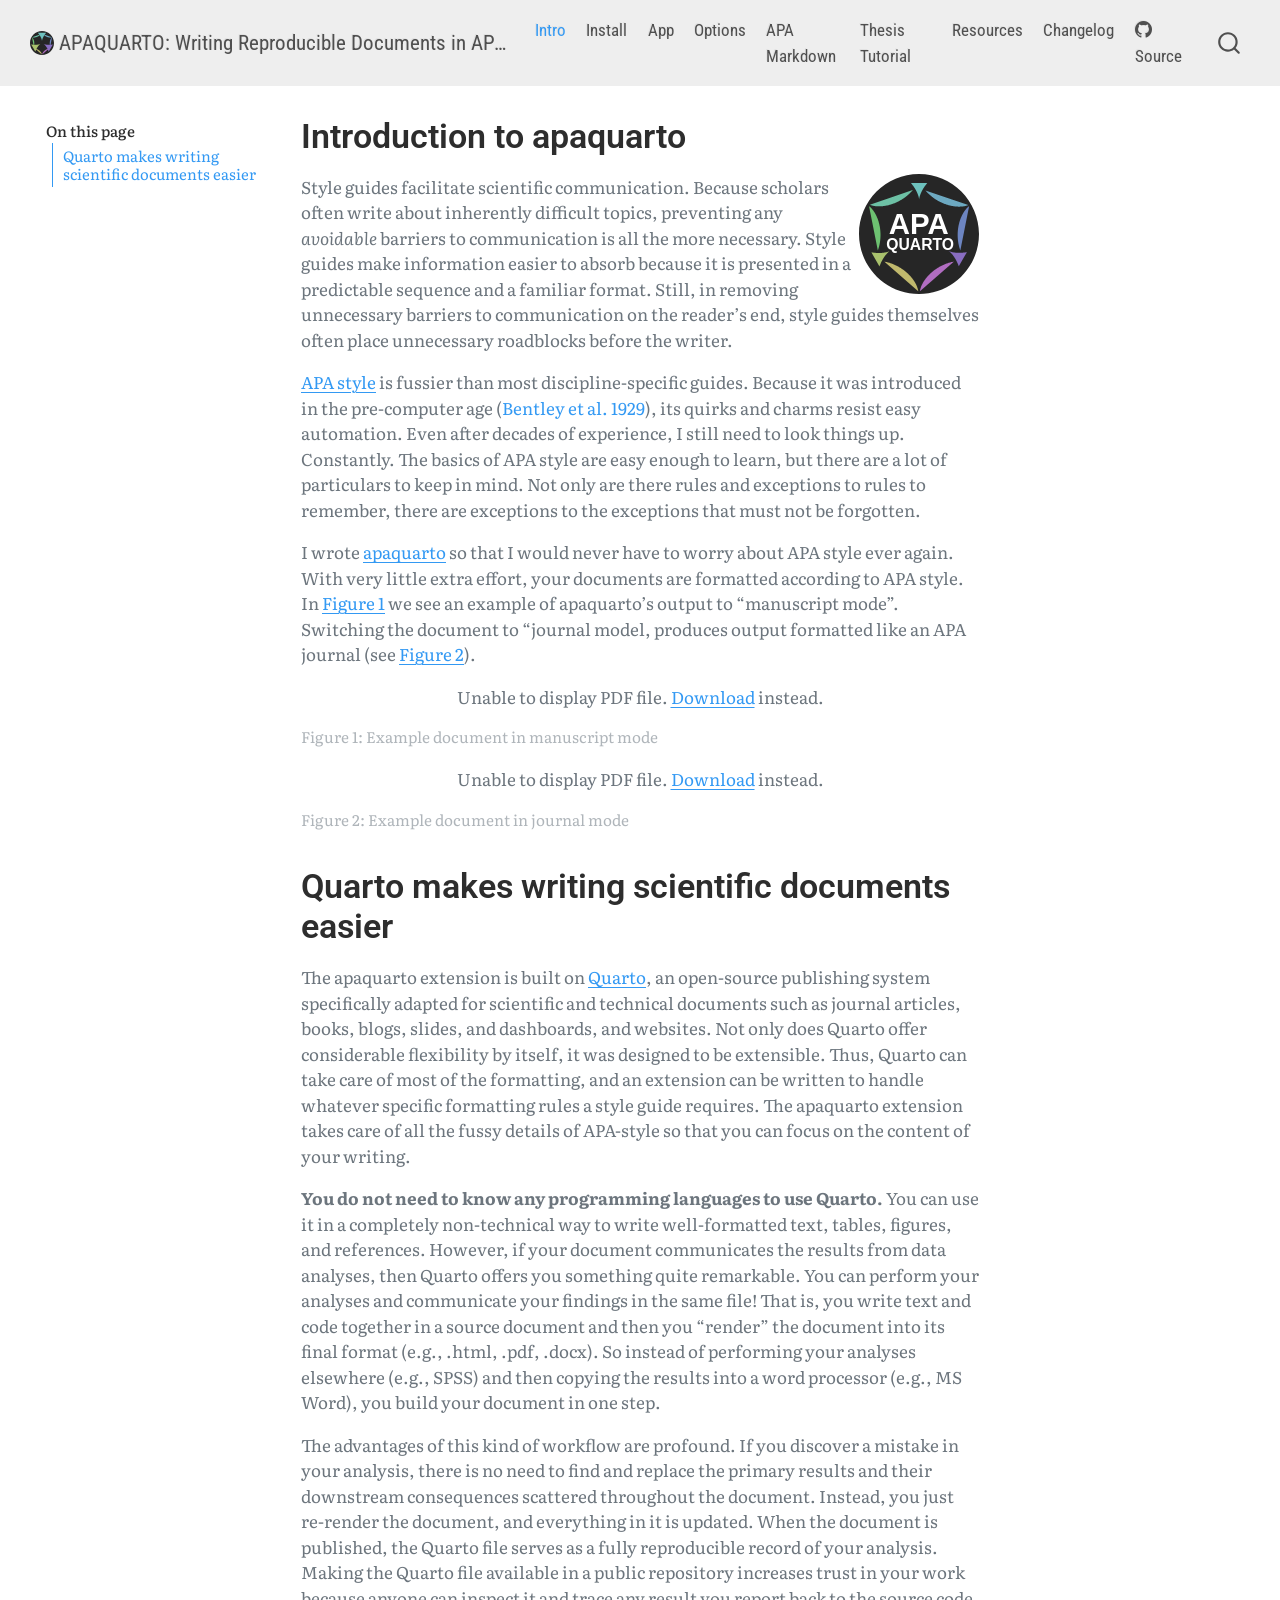
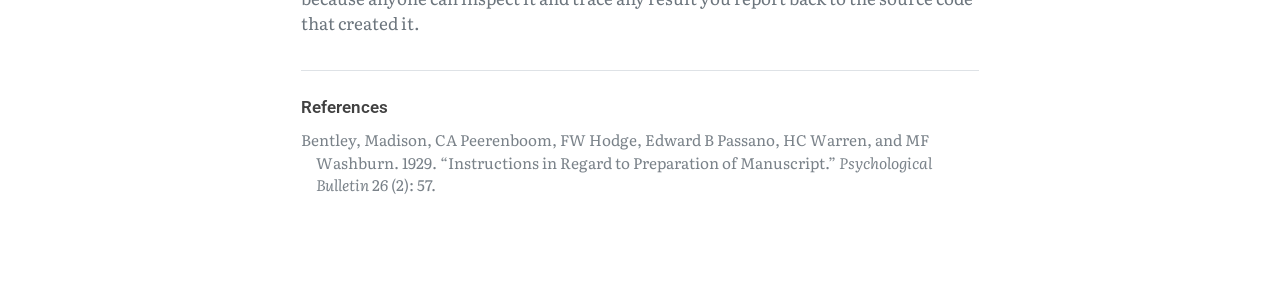
==== commit 18e73367: "Merge remote-tracking branch 'upstream/main'" ====
--- a/docs/index.html
+++ b/docs/index.html
@@ -7,7 +7,7 @@
 <meta name="viewport" content="width=device-width, initial-scale=1.0, user-scalable=yes">
 
 
-<title>Introduction to apaquarto – apaquarto</title>
+<title>Introduction to apaquarto – APAQUARTO: Writing Reproducible Documents in APA Style</title>
 <style>
 /* Default styles provided by pandoc.
 ** See https://pandoc.org/MANUAL.html#variables-for-html for config info.
@@ -55,16 +55,21 @@
 <script src="site_libs/quarto-search/fuse.min.js"></script>
 <script src="site_libs/quarto-search/quarto-search.js"></script>
 <meta name="quarto:offset" content="./">
+<link href="./img/small-logo.svg" rel="icon" type="image/svg+xml">
 <script src="site_libs/quarto-html/quarto.js" type="module"></script>
 <script src="site_libs/quarto-html/tabsets/tabsets.js" type="module"></script>
 <script src="site_libs/quarto-html/popper.min.js"></script>
 <script src="site_libs/quarto-html/tippy.umd.min.js"></script>
 <script src="site_libs/quarto-html/anchor.min.js"></script>
 <link href="site_libs/quarto-html/tippy.css" rel="stylesheet">
-<link href="site_libs/quarto-html/quarto-syntax-highlighting-64a204ab8560d761af7679ceaba22944.css" rel="stylesheet" id="quarto-text-highlighting-styles">
+<link href="site_libs/quarto-html/quarto-syntax-highlighting-64a204ab8560d761af7679ceaba22944.css" rel="stylesheet" class="quarto-color-scheme" id="quarto-text-highlighting-styles">
+<link href="site_libs/quarto-html/quarto-syntax-highlighting-dark-b85bc7c33db8c58e0ec93c3465666fed.css" rel="stylesheet" class="quarto-color-scheme quarto-color-alternate" id="quarto-text-highlighting-styles">
+<link href="site_libs/quarto-html/quarto-syntax-highlighting-64a204ab8560d761af7679ceaba22944.css" rel="stylesheet" class="quarto-color-scheme-extra" id="quarto-text-highlighting-styles">
 <script src="site_libs/bootstrap/bootstrap.min.js"></script>
 <link href="site_libs/bootstrap/bootstrap-icons.css" rel="stylesheet">
-<link href="site_libs/bootstrap/bootstrap-e056b69f5ccf79f809a7a6a301a9d6e8.min.css" rel="stylesheet" append-hash="true" id="quarto-bootstrap" data-mode="light">
+<link href="site_libs/bootstrap/bootstrap-e3a3313dfaba70a1cab914cd7371330e.min.css" rel="stylesheet" append-hash="true" class="quarto-color-scheme" id="quarto-bootstrap" data-mode="light">
+<link href="site_libs/bootstrap/bootstrap-dark-e3a3313dfaba70a1cab914cd7371330e.min.css" rel="stylesheet" append-hash="true" class="quarto-color-scheme quarto-color-alternate" id="quarto-bootstrap" data-mode="light">
+<link href="site_libs/bootstrap/bootstrap-e3a3313dfaba70a1cab914cd7371330e.min.css" rel="stylesheet" append-hash="true" class="quarto-color-scheme-extra" id="quarto-bootstrap" data-mode="light">
 <script id="quarto-search-options" type="application/json">{
   "location": "navbar",
   "copy-button": false,
@@ -103,8 +108,12 @@
     <nav class="navbar navbar-expand-lg " data-bs-theme="dark">
       <div class="navbar-container container-fluid">
       <div class="navbar-brand-container mx-auto">
+    <a href="./index.html" class="navbar-brand navbar-brand-logo">
+    <img src="./img/small-logo.svg" alt="APAQUARTO logo" class="navbar-logo light-content">
+    <img src="./img/small-logo.svg" alt="APAQUARTO logo" class="navbar-logo dark-content">
+    </a>
     <a class="navbar-brand" href="./index.html">
-    <span class="navbar-title">apaquarto</span>
+    <span class="navbar-title">APAQUARTO: Writing Reproducible Documents in APA Style</span>
     </a>
   </div>
             <div id="quarto-search" class="" title="Search"></div>
@@ -197,6 +206,7 @@
 </header>
 
 
+<p><a href="https://wjschne.github.io/apaquarto/"><img src="img/logo.svg" align="right" height="120"></a></p>
 <p>Style guides facilitate scientific communication. Because scholars often write about inherently difficult topics, preventing any <em>avoidable</em> barriers to communication is all the more necessary. Style guides make information easier to absorb because it is presented in a predictable sequence and a familiar format. Still, in removing unnecessary barriers to communication on the reader’s end, style guides themselves often place unnecessary roadblocks before the writer.</p>
 <p><a href="https://apastyle.apa.org/">APA style</a> is fussier than most discipline-specific guides. Because it was introduced in the pre-computer age <span class="citation" data-cites="bentley1929instructions">(<a href="#ref-bentley1929instructions" role="doc-biblioref">Bentley et al. 1929</a>)</span>, its quirks and charms resist easy automation. Even after decades of experience, I still need to look things up. Constantly. The basics of APA style are easy enough to learn, but there are a lot of particulars to keep in mind. Not only are there rules and exceptions to rules to remember, there are exceptions to the exceptions that must not be forgotten.</p>
 <p>I wrote <a href="https://github.com/wjschne/apaquarto">apaquarto</a> so that I would never have to worry about APA style ever again. With very little extra effort, your documents are formatted according to APA style. In <a href="#fig-manuscript" class="quarto-xref">Figure&nbsp;1</a> we see an example of apaquarto’s output to “manuscript mode”. Switching the document to “journal model, produces output formatted like an APA journal (see <a href="#fig-journal" class="quarto-xref">Figure&nbsp;2</a>).</p>
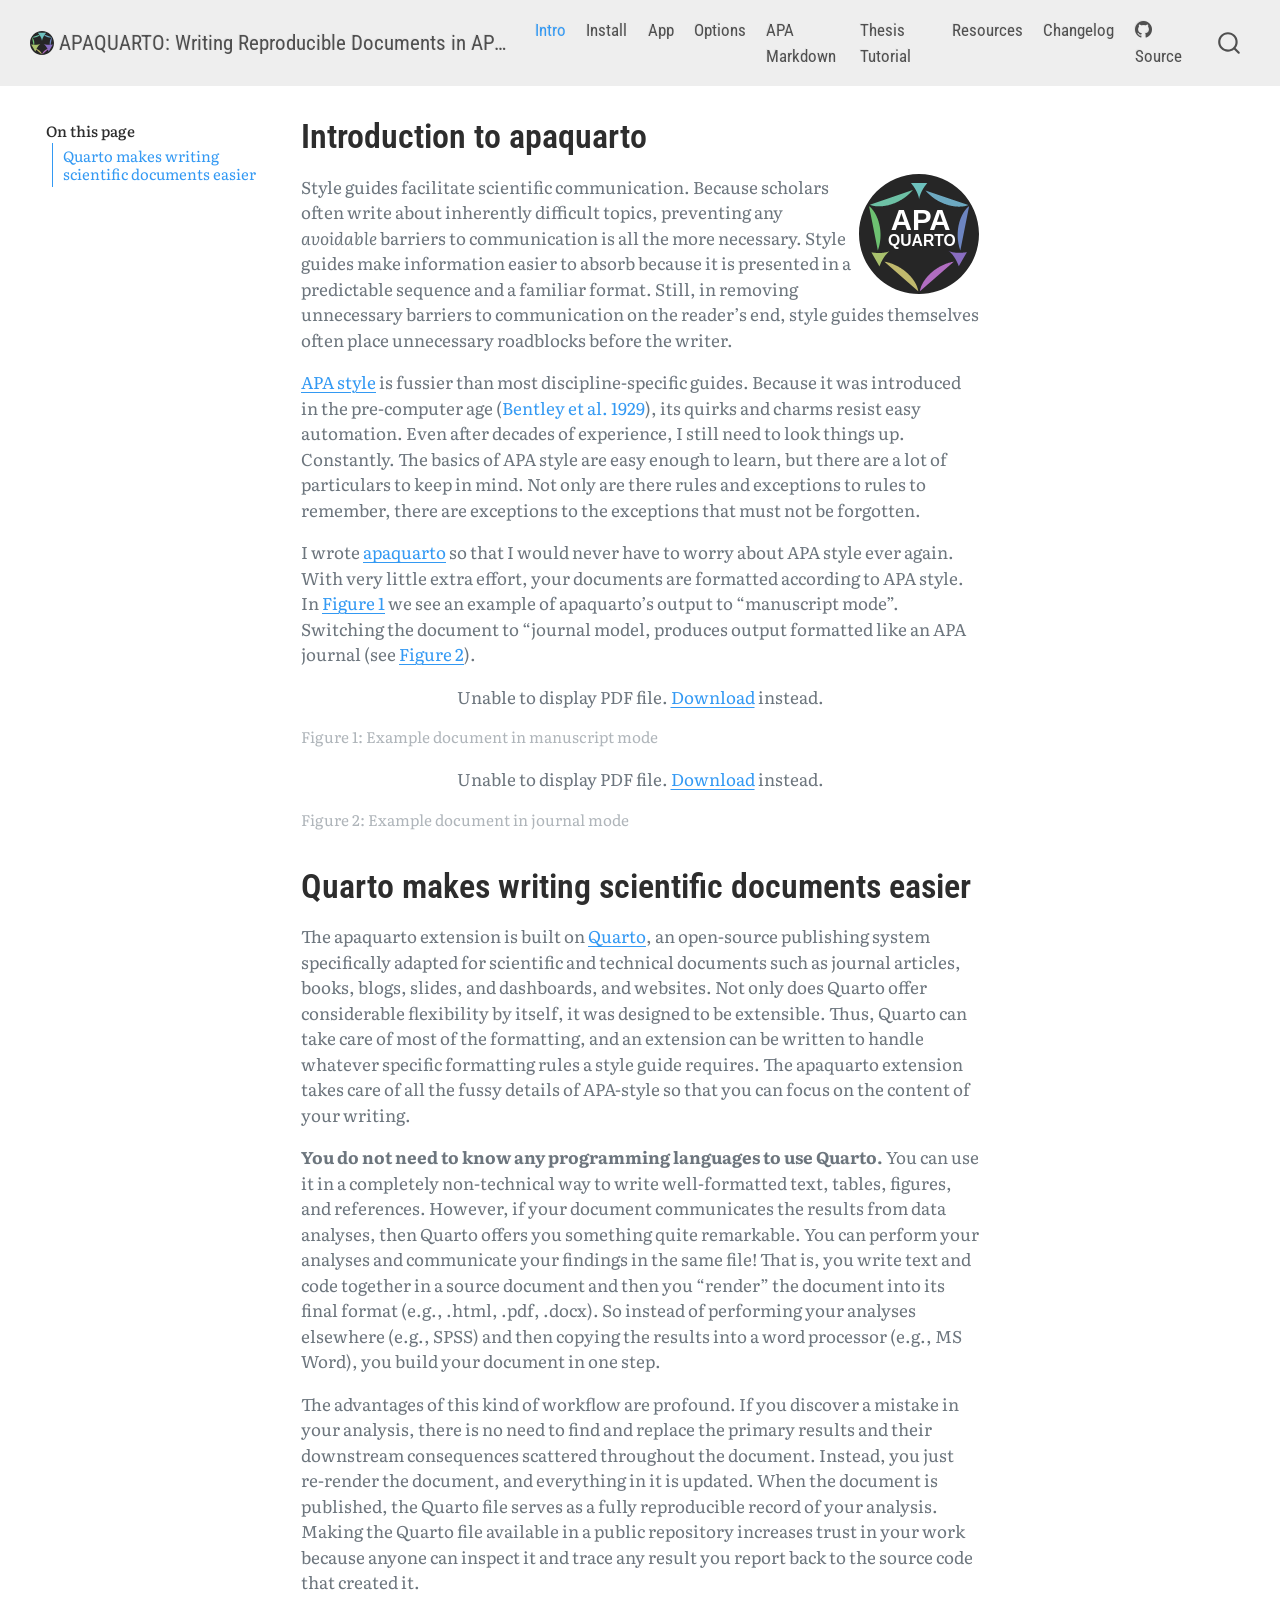
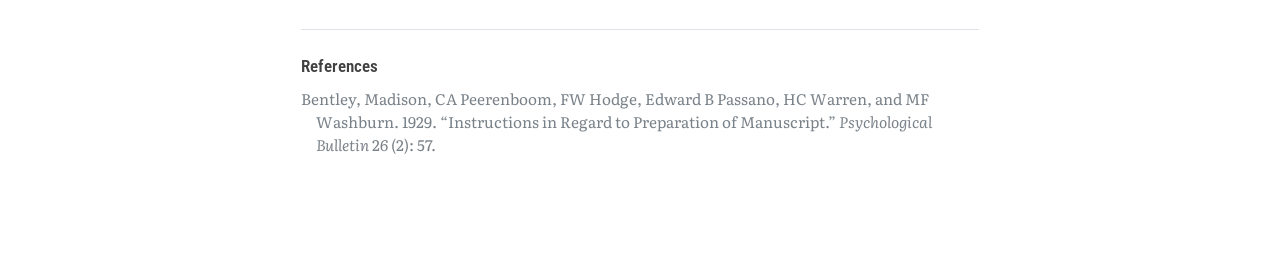
==== commit 50075f75: "Merge remote-tracking branch 'upstream/main'" ====
--- a/docs/index.html
+++ b/docs/index.html
@@ -55,21 +55,16 @@
 <script src="site_libs/quarto-search/fuse.min.js"></script>
 <script src="site_libs/quarto-search/quarto-search.js"></script>
 <meta name="quarto:offset" content="./">
-<link href="./img/small-logo.svg" rel="icon" type="image/svg+xml">
 <script src="site_libs/quarto-html/quarto.js" type="module"></script>
 <script src="site_libs/quarto-html/tabsets/tabsets.js" type="module"></script>
 <script src="site_libs/quarto-html/popper.min.js"></script>
 <script src="site_libs/quarto-html/tippy.umd.min.js"></script>
 <script src="site_libs/quarto-html/anchor.min.js"></script>
 <link href="site_libs/quarto-html/tippy.css" rel="stylesheet">
-<link href="site_libs/quarto-html/quarto-syntax-highlighting-64a204ab8560d761af7679ceaba22944.css" rel="stylesheet" class="quarto-color-scheme" id="quarto-text-highlighting-styles">
-<link href="site_libs/quarto-html/quarto-syntax-highlighting-dark-b85bc7c33db8c58e0ec93c3465666fed.css" rel="stylesheet" class="quarto-color-scheme quarto-color-alternate" id="quarto-text-highlighting-styles">
-<link href="site_libs/quarto-html/quarto-syntax-highlighting-64a204ab8560d761af7679ceaba22944.css" rel="stylesheet" class="quarto-color-scheme-extra" id="quarto-text-highlighting-styles">
+<link href="site_libs/quarto-html/quarto-syntax-highlighting-64a204ab8560d761af7679ceaba22944.css" rel="stylesheet" id="quarto-text-highlighting-styles">
 <script src="site_libs/bootstrap/bootstrap.min.js"></script>
 <link href="site_libs/bootstrap/bootstrap-icons.css" rel="stylesheet">
-<link href="site_libs/bootstrap/bootstrap-e3a3313dfaba70a1cab914cd7371330e.min.css" rel="stylesheet" append-hash="true" class="quarto-color-scheme" id="quarto-bootstrap" data-mode="light">
-<link href="site_libs/bootstrap/bootstrap-dark-e3a3313dfaba70a1cab914cd7371330e.min.css" rel="stylesheet" append-hash="true" class="quarto-color-scheme quarto-color-alternate" id="quarto-bootstrap" data-mode="light">
-<link href="site_libs/bootstrap/bootstrap-e3a3313dfaba70a1cab914cd7371330e.min.css" rel="stylesheet" append-hash="true" class="quarto-color-scheme-extra" id="quarto-bootstrap" data-mode="light">
+<link href="site_libs/bootstrap/bootstrap-cd7887e84e52f55155f4c8c25769eed1.min.css" rel="stylesheet" append-hash="true" id="quarto-bootstrap" data-mode="light">
 <script id="quarto-search-options" type="application/json">{
   "location": "navbar",
   "copy-button": false,
@@ -97,6 +92,7 @@
     "search-label": "Search"
   }
 }</script>
+<link rel="icon" type="image/png" href="./img/small-logo.svg">
 
 
 </head>
